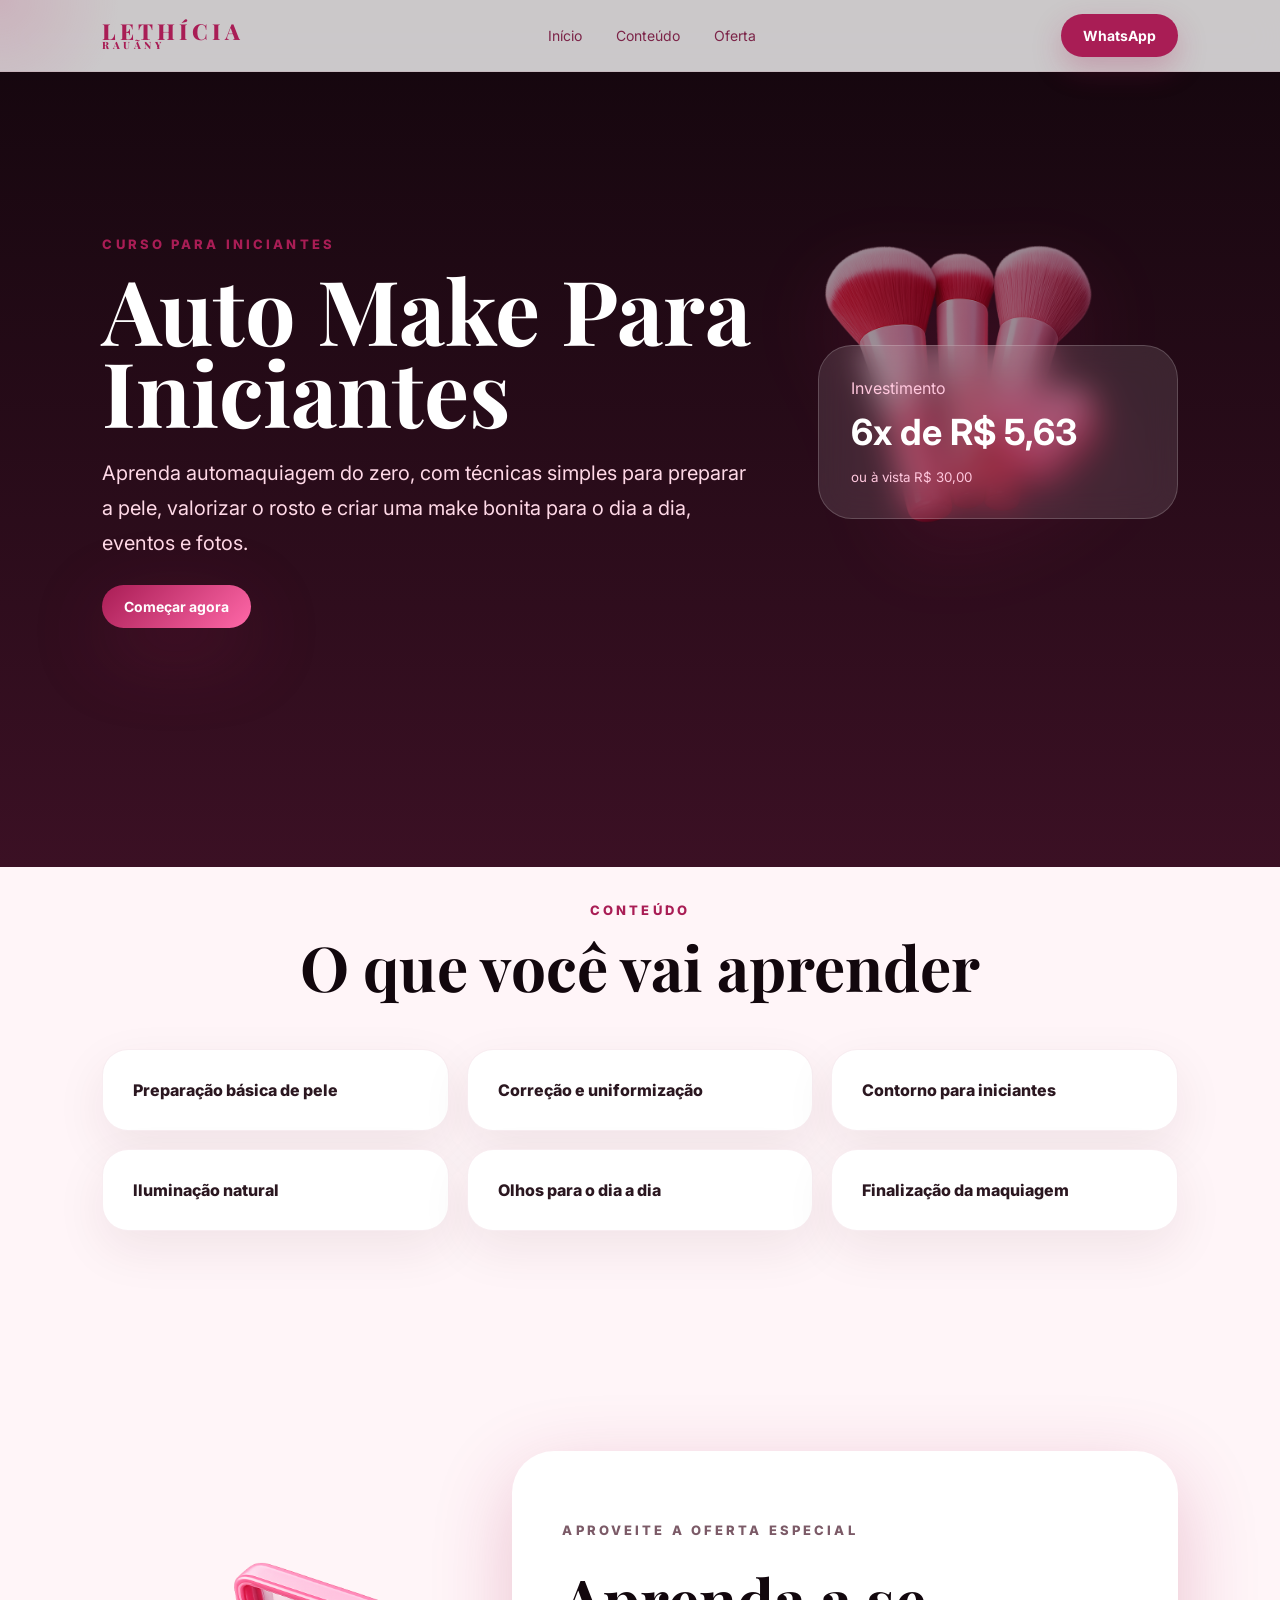
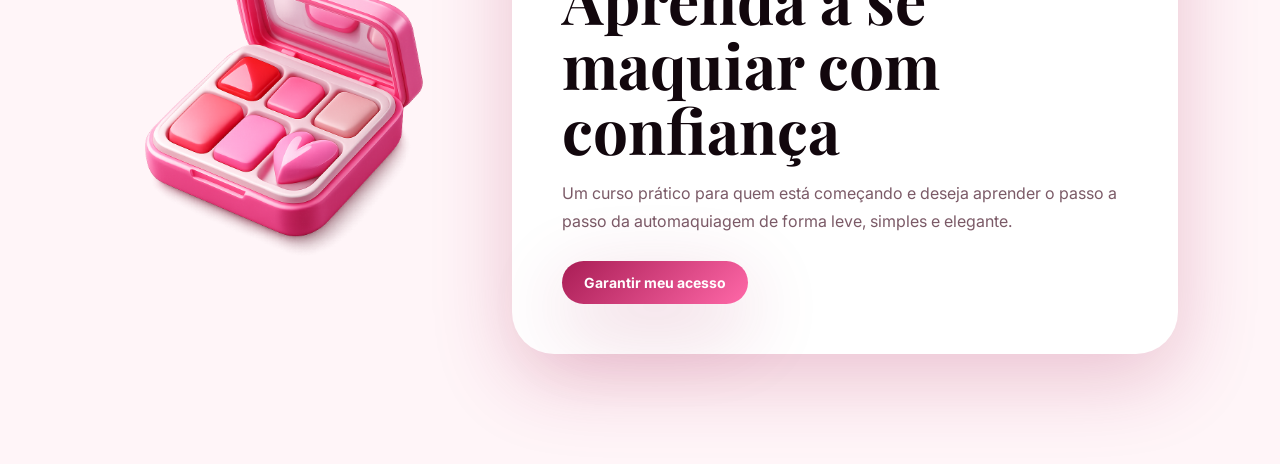
==== curso-iniciante.html @ 559b9c25 "first commit" ====
<!DOCTYPE html>
<html lang="pt-BR">
<head>
  <meta charset="UTF-8" />
  <meta name="viewport" content="width=device-width, initial-scale=1.0" />
  <title>Curso Auto Make Para Iniciantes</title>

  <link rel="preconnect" href="https://fonts.googleapis.com">
  <link rel="preconnect" href="https://fonts.gstatic.com" crossorigin>
  <link href="https://fonts.googleapis.com/css2?family=Inter:wght@400;500;600;700;800&family=Playfair+Display:wght@600;700;800&display=swap" rel="stylesheet">

  <link rel="stylesheet" href="assets/styles.css" />
</head>

<body class="course-page">
  <div class="cursor-glow"></div>

  <nav class="nav">
      <a href="/index.html" class="brand">
        <span>LETHÍCIA</span>
        <small>RAUÃNY</small>
      </a>

      <div class="nav-links">
        <a href="#inicio">Início</a>

        <a href="#conteudo">Conteúdo</a>

        <a href="#oferta">Oferta</a>

        <a
          href="https://wa.me/5500000000000"
          class="mobile-whatsapp"
          target="_blank"
          rel="noopener noreferrer"
        >
          WhatsApp
        </a>
      </div>

      <a
        href="https://wa.me/5500000000000"
        class="nav-cta"
        target="_blank"
        rel="noopener noreferrer"
      >
        WhatsApp
      </a>

      <button class="menu-toggle" type="button" aria-label="Abrir menu">
        <span></span>
        <span></span>
        <span></span>
      </button>
    </nav>


  <main>
    <section class="course-hero" id="inicio">
      <img
        src="assets/paleta-3d.png"
        alt="Paleta de maquiagem"
        class="float-img course-brush"
      />

      <div class="reveal">
        <p class="eyebrow">Curso para iniciantes</p>

        <h1>Auto Make Para Iniciantes</h1>

        <p>
          Aprenda automaquiagem do zero, com técnicas simples para preparar a pele,
          valorizar o rosto e criar uma make bonita para o dia a dia, eventos e fotos.
        </p>

        <a
          href="https://pay.kiwify.com.br/KDjEYp4"
          class="btn primary"
          target="_blank"
        >
          Começar agora
        </a>
      </div>

      <div class="course-price reveal">
        <span>Investimento</span>
        <strong>6x de R$ 5,63</strong>
        <small>ou à vista R$ 30,00</small>
      </div>
    </section>

    <section class="section modules" id="conteudo">
      <div class="section-head reveal">
        <p class="eyebrow">Conteúdo</p>
        <h2>O que você vai aprender</h2>
      </div>

      <div class="module-grid">
        <div class="module reveal">Preparação básica de pele</div>
        <div class="module reveal">Correção e uniformização</div>
        <div class="module reveal">Contorno para iniciantes</div>
        <div class="module reveal">Iluminação natural</div>
        <div class="module reveal">Olhos para o dia a dia</div>
        <div class="module reveal">Finalização da maquiagem</div>
      </div>
    </section>

    <section class="section offer" id="oferta">
      <img
        src="assets/pinceis-3d.png"
        alt="Pincéis de maquiagem"
        class="offer-img reveal"
      />

      <div class="offer-box reveal">
        <p class="eyebrow">Aproveite a Oferta especial</p>

        <h2>Aprenda a se maquiar com confiança</h2>

        <p>
          Um curso prático para quem está começando e deseja aprender o passo a passo
          da automaquiagem de forma leve, simples e elegante.
        </p>

        <a
          href="https://pay.kiwify.com.br/KDjEYp4"
          class="btn primary"
          target="_blank"
        >
          Garantir meu acesso
        </a>
      </div>
    </section>
  </main>

  <script src="assets/script.js"></script>
</body>
</html>
---- assets/styles.css ----
:root {
  --wine: #a91d55;
  --wine-2: #d23b78;
  --pink: #ff68a8;
  --soft: #fff5f8;
  --cream: #fbf2eb;
  --dark: #12070d;
  --text: #2b1720;
  --muted: #7b5a67;
  --glass: rgba(255, 255, 255, 0.72);
  --shadow: 0 24px 80px rgba(169, 29, 85, 0.24);
}
* {
  box-sizing: border-box;
  margin: 0;
  padding: 0;
}

html {
  scroll-behavior: smooth;
}

body {
  font-family: Inter, system-ui, sans-serif;
  color: var(--text);
  background: linear-gradient(180deg, #fff7fa 0%, #fff 45%, #fff4f8 100%);
  overflow-x: hidden;
}
a {
  text-decoration: none;
  color: inherit;
}
img {
  max-width: 100%;
  display: block;
}
.cursor-glow {
  position: fixed;
  inset: auto;
  left: 0;
  top: 0;
  width: 260px;
  height: 260px;
  border-radius: 50%;
  background: radial-gradient(
    circle,
    rgba(255, 104, 168, 0.18),
    transparent 65%
  );
  pointer-events: none;
  z-index: 20;
  transform: translate(-50%, -50%);
  mix-blend-mode: multiply;
}
.topbar {
  text-align: center;
  background: var(--wine);
  color: white;
  font-family:
    Playfair Display,
    serif;
  padding: 10px;
  font-size: 14px;
  letter-spacing: 0.04em;
}
.nav {
  height: 72px;
  padding: 0 8%;
  display: flex;
  align-items: center;
  justify-content: space-between;
  background: rgba(255, 255, 255, 0.78);
  backdrop-filter: blur(16px);
  position: sticky;
  top: 0;
  z-index: 10;
  border-bottom: 1px solid rgba(169, 29, 85, 0.08);
}

.menu-toggle{
  display:none;
  width:46px;
  height:46px;
  border:none;
  border-radius:50%;
  background:var(--wine);
  cursor:pointer;
  align-items:center;
  justify-content:center;
  flex-direction:column;
  gap:5px;
  box-shadow:0 12px 30px rgba(169,29,85,.25);
}

.menu-toggle span{
  width:20px;
  height:2px;
  border-radius:999px;
  background:#fff;
  transition:.35s;
}

.menu-toggle.active span:nth-child(1){
  transform:translateY(7px) rotate(45deg);
}

.menu-toggle.active span:nth-child(2){
  opacity:0;
}

.menu-toggle.active span:nth-child(3){
  transform:translateY(-7px) rotate(-45deg);
}

.mobile-whatsapp {
  display: none;
}

@media (max-width: 900px) {
  .nav {
    position: sticky;
    top: 0;
    overflow: visible;
  }

  .nav-links {
    position: absolute;
    top: 82px;
    left: 5%;
    right: 5%;
    z-index: 999;

    display: flex !important;
    flex-direction: column;
    gap: 14px;

    padding: 18px;
    border-radius: 32px;

    background: linear-gradient(
      180deg,
      rgba(255, 245, 248, 0.96),
      rgba(255, 236, 243, 0.92)
    );

    backdrop-filter: blur(22px);
    border: 1px solid rgba(169, 29, 85, 0.1);

    box-shadow:
      0 25px 80px rgba(169, 29, 85, 0.12),
      inset 0 1px 0 rgba(255, 255, 255, 0.7);

    opacity: 0;
    visibility: hidden;
    pointer-events: none;

    transform: translateY(-12px) scale(0.98);
    transition: 0.35s;
  }

  .nav-links.active {
    opacity: 1;
    visibility: visible;
    pointer-events: auto;
    transform: translateY(0) scale(1);
  }

  .nav-links a {
    position: relative;

    display: flex;
    align-items: center;
    justify-content: center;

    min-height: 72px;
    padding: 0 24px;

    border-radius: 32px;
    background: linear-gradient(
      180deg,
      rgba(255, 245, 248, 0.96),
      rgba(255, 236, 243, 0.92)
    );

    color: #ee4d90;

    font-size: 18px;
    font-weight: 600;

    border: 10px solid linear-gradient(135deg, #a91d55, #d94c8a) !important;

    box-shadow: 0 10px 30px rgba(169, 29, 85, 0.12);

    transition: 0.35s;
  }

  .nav-links a:hover {
    transform: translateY(-2px) scale(1.01);
    background: #fff0f6;
  }

  .nav-links a::before,
  .nav-links a::after {
    display: none;
  }

  .mobile-whatsapp {
    background: linear-gradient(135deg, #a91d55, #d94c8a) !important;
    color: #fff !important;
    border: none !important;
  }

  .nav .nav-cta {
    display: none !important;
  }

  .menu-toggle {
    display: flex;
  }
}

.brand {
  line-height: 0.85;
  color: var(--wine);
  font-family:
    Playfair Display,
    serif;
  font-weight: 800;
  font-size: 22px;
  letter-spacing: 0.18em;
}
.brand small {
  display: block;
  font-size: 10px;
  letter-spacing: 0.35em;
}
.nav-links {
  display: flex;
  gap: 34px;
  font-size: 14px;
  color: #7c2448;
}
.nav-links a {
  position: relative;
}
.nav-links a:after {
  content: "";
  position: absolute;
  left: 0;
  bottom: -8px;
  width: 0;
  height: 2px;
  background: var(--wine);
  transition: 0.3s;
}
.nav-links a:hover:after {
  width: 100%;
}
.nav-cta,
.btn {
  border-radius: 999px;
  padding: 13px 22px;
  font-weight: 700;
  font-size: 14px;
  display: inline-flex;
  align-items: center;
  justify-content: center;
  transition: 0.35s;
}
.nav-cta {
  background: var(--wine);
  color: #fff;
  box-shadow: 0 12px 30px rgba(169, 29, 85, 0.25);
}
.btn.primary {
  background: linear-gradient(135deg, var(--wine), var(--pink));
  color: #fff;
  box-shadow: var(--shadow);
}
.btn.secondary {
  border: 1px solid rgba(169, 29, 85, 0.25);
  color: var(--wine);
  background: rgba(255, 255, 255, 0.56);
}
.btn:hover,
.nav-cta:hover {
  transform: translateY(-3px) scale(1.02);
}
.hero {
  min-height: 760px;
  position: relative;
  display: grid;
  grid-template-columns: 1fr 0.8fr;
  align-items: center;
  padding: 80px 8%;
  overflow: hidden;
}
.hero-bg {
  position: absolute;
  inset: 0;
  background:
    radial-gradient(
      circle at 75% 35%,
      rgba(255, 104, 168, 0.38),
      transparent 30%
    ),
    linear-gradient(135deg, #fff 0%, #fff0f5 55%, #f7d5e3 100%);
  z-index: -2;
}
.hero:after {
  content: "BEAUTY";
  position: absolute;
  right: -20px;
  bottom: 25px;
  font-size: 16vw;
  font-weight: 900;
  color: rgba(169, 29, 85, 0.05);
  z-index: -1;
}
.eyebrow {
  text-transform: uppercase;
  color: var(--wine);
  font-size: 13px;
  font-weight: 800;
  letter-spacing: 0.24em;
  margin-bottom: 16px;
}
.hero h1,
.section h2,
.course-hero h1 {
  font-family:
    Playfair Display,
    serif;
  font-size: clamp(46px, 7vw, 92px);
  line-height: 0.92;
  color: var(--dark);
  max-width: 790px;
}
.hero-text {
  max-width: 610px;
  margin: 28px 0;
  color: var(--muted);
  font-size: 19px;
  line-height: 1.75;
}
.hero-actions {
  display: flex;
  gap: 14px;
  flex-wrap: wrap;
}
.hero-stats {
  display: flex;
  gap: 24px;
  margin-top: 38px;
  flex-wrap: wrap;
}
.hero-stats span {
  padding: 15px 20px;
  border-radius: 24px;
  background: var(--glass);
  box-shadow: 0 10px 40px rgba(95, 31, 55, 0.08);
  color: var(--muted);
}
.hero-stats strong {
  display: block;
  color: var(--wine);
  font-size: 22px;
}
.float-img {
  position: absolute;
  filter: drop-shadow(0 28px 40px rgba(169, 29, 85, 0.28));
  animation: float 5s ease-in-out infinite;
}
.brushes {
  right: 6%;
  bottom: 70px;
  width: min(40vw, 520px);
}
.palette {
  right: 35%;
  top: 95px;
  width: 210px;
  animation-delay: 1s;
}
.hero-card {
  justify-self: end;
  width: min(380px, 100%);
  padding: 18px;
  border-radius: 36px;
  background: rgba(255, 255, 255, 0.44);
  border: 1px solid rgba(255, 255, 255, 0.8);
  box-shadow: var(--shadow);
  backdrop-filter: blur(18px);
}
.model-card {
  min-height: 500px;
  border-radius: 28px;
  background: linear-gradient(160deg, #b51e5b, #f082b6);
  display: flex;
  align-items: flex-end;
  padding: 28px;
  color: #fff;
  position: relative;
  overflow: hidden;
}
.model-card:before {
  content: "";
  position: absolute;
  inset: 10% 9% auto auto;
  width: 210px;
  height: 210px;
  border-radius: 50%;
  background: radial-gradient(circle, #ffd8e8, transparent 65%);
  opacity: 0.7;
}
.face-placeholder {
  position: absolute;
  inset: 60px 35px 115px;
  border-radius: 160px 160px 36px 36px;
  background: linear-gradient(
    150deg,
    #ffe3d0,
    #d98b7f 55%,
    #4d101c 56%,
    #17050c
  );
  box-shadow: inset 0 0 50px rgba(255, 255, 255, 0.2);
}
.model-card div:last-child {
  position: relative;
  z-index: 1;
}
.model-card span {
  font-size: 12px;
  text-transform: uppercase;
  letter-spacing: 0.2em;
}
.model-card strong {
  display: block;
  font-size: 22px;
  max-width: 260px;
  margin-top: 8px;
}
.section {
  padding: 110px 8%;
}
.section-head {
  text-align: center;
  max-width: 760px;
  margin: 0 auto 50px;
}
.section h2 {
  font-size: clamp(34px, 5vw, 62px);
  line-height: 1.05;
}
.section-head p:last-child {
  margin-top: 16px;
  color: var(--muted);
  line-height: 1.6;
}
.course-grid {
  display: grid;
  grid-template-columns: repeat(2, minmax(320px, 430px));
  justify-content: center;
  gap: 32px;
}
.course-card {
  min-height: 340px;
  border-radius: 34px;
  padding: 34px;
  background: rgba(255, 255, 255, 0.78);
  box-shadow: 0 20px 60px rgba(80, 20, 44, 0.09);
  border: 1px solid rgba(169, 29, 85, 0.08);
  position: relative;
  overflow: hidden;
  transition: 0.35s;
}
.course-card:hover {
  transform: translateY(-10px);
  box-shadow: var(--shadow);
}

.course-card.reveal:hover {
  transform: translateY(-10px);
  box-shadow: var(--shadow);
}

.course-card.featured,
.course-card.featured:hover {
  background: linear-gradient(145deg, #a91d55, #e85b99) !important;
  color: #fff;
  transform: translateY(-10px);
  box-shadow: var(--shadow);
}

.course-card img {
  position: absolute;
  right: -50px;
  top: -70px;
  width: 250px;
  opacity: 0.9;
}
.tag {
  display: inline-flex;
  padding: 8px 13px;
  border-radius: 999px;
  background: #fff0f6;
  color: var(--wine);
  font-size: 12px;
  font-weight: 800;
  margin-bottom: 70px;
}
.featured .tag {
  background: rgba(255, 255, 255, 0.2);
  color: #fff;
}
.course-card h3 {
  font-size: 27px;
  margin-bottom: 16px;
}
.course-card p {
  line-height: 1.65;
  color: var(--muted);
}
.featured p {
  color: #ffe6ef;
}
.course-card a {
  display: inline-flex;
  margin-top: 26px;
  font-weight: 800;
  color: var(--wine);
  text-decoration: underline;
}
.featured a {
  color: #fff;
  text-decoration: underline;
}
.split {
  display: grid;
  grid-template-columns: 0.85fr 1fr;
  gap: 70px;
  align-items: center;
  background: var(--dark);
  color: #fff;
}
.split-img {
  border-radius: 50px;
  background: radial-gradient(
    circle,
    rgba(255, 104, 168, 0.35),
    transparent 58%
  );
  padding: 30px;
}
.split-content h2 {
  color: #fff;
}
.split-content p,
.split-content li {
  color: #f3c9d7;
  line-height: 1.8;
}
.split-content ul {
  margin-top: 24px;
  list-style: none;
}
.split-content li {
  padding: 12px 0;
  border-bottom: 1px solid rgba(255, 255, 255, 0.1);
}
.gallery {
  display: grid;
  grid-template-columns: repeat(4, 1fr);
  gap: 18px;
}
.gallery-card {
  height: 300px;
  border-radius: 34px;
  background: linear-gradient(145deg, #f3c7d8, #a91d55);
  display: flex;
  align-items: flex-end;
  padding: 24px;
  color: #fff;
  font-weight: 800;
  font-size: 22px;
  box-shadow: var(--shadow);
  transition: 0.35s;
}
.gallery-card:nth-child(even) {
  margin-top: 42px;
}
.gallery-card:hover {
  transform: scale(1.03);
}
.testimonial-row {
  display: grid;
  grid-template-columns: repeat(3, 1fr);
  gap: 22px;
}
.testimonial {
  background: #fff;
  border-radius: 30px;
  padding: 30px;
  box-shadow: 0 18px 45px rgba(80, 20, 44, 0.08);
}
.testimonial strong {
  color: var(--wine);
}
.testimonial p {
  margin: 18px 0;
  line-height: 1.7;
  color: var(--muted);
}
.testimonial span {
  font-weight: 800;
}
.final-cta {
  margin: 40px 8% 110px;
  border-radius: 46px;
  padding: 58px;
  display: grid;
  grid-template-columns: 260px 1fr;
  align-items: center;
  gap: 40px;
  background: linear-gradient(135deg, #a91d55, #ef6ba6);
  color: #fff;
  box-shadow: var(--shadow);
  overflow: hidden;
}
.final-cta h2 {
  font-family:
    Playfair Display,
    serif;
  font-size: 52px;
  line-height: 1;
}
.final-cta .eyebrow {
  color: #ffdce9;
}
.final-cta .btn {
  margin-top: 28px;
  background: #fff;
  color: var(--wine);
}
/* FOOTER PREMIUM */

.footer {
  position: relative;
  overflow: hidden;
  padding: 90px 5% 40px;
  background: linear-gradient(180deg, #7c1441 0%, #4e0b28 100%);
  color: #fff;
}

.footer-glow {
  position: absolute;
  width: 500px;
  height: 500px;
  border-radius: 50%;
  background: radial-gradient(
    circle,
    rgba(255, 104, 168, 0.25),
    transparent 70%
  );
  top: -200px;
  right: -150px;
  pointer-events: none;
}

.footer-top {
  position: relative;
  z-index: 1;
  display: grid;
  grid-template-columns:
    1.5fr
    1fr
    1fr
    1.3fr;
  gap: 50px;
}

.footer-brand h2 {
  font-family:
    Playfair Display,
    serif;
  font-size: 42px;
  margin-bottom: 18px;
}

.footer-brand p {
  color: #ffdce8;
  line-height: 1.8;
  max-width: 420px;
}

.footer-socials {
  display: flex;
  flex-wrap: wrap;
  gap: 14px;
  margin-top: 28px;
}

.footer-socials a {
  padding: 12px 18px;
  border-radius: 999px;
  background: rgba(255, 255, 255, 0.08);
  border: 1px solid rgba(255, 255, 255, 0.1);
  backdrop-filter: blur(12px);
  transition: 0.35s;
}

.footer-socials a:hover {
  background: #fff;
  color: var(--wine);
  transform: translateY(-3px);
}

.footer-links {
  display: flex;
  flex-direction: column;
  gap: 14px;
}

.footer-links h3,
.footer-newsletter h3 {
  margin-bottom: 12px;
  font-size: 20px;
}

.footer-links a {
  color: #ffdce8;
  transition: 0.3s;
}

.footer-links a:hover {
  color: #fff;
  transform: translateX(4px);
}

.footer-newsletter p {
  color: #ffdce8;
  line-height: 1.7;
  margin-bottom: 22px;
}

.newsletter-form {
  display: flex;
  flex-direction: column;
  gap: 14px;
}

.newsletter-form input {
  height: 56px;
  border: none;
  outline: none;
  border-radius: 18px;
  padding: 0 20px;
  background: rgba(255, 255, 255, 0.1);
  color: #fff;
  backdrop-filter: blur(12px);
}

.newsletter-form input::placeholder {
  color: #ffdce8;
}

.newsletter-form button {
  height: 56px;
  border: none;
  border-radius: 18px;
  background: #fff;
  color: var(--wine);
  font-weight: 800;
  cursor: pointer;
  transition: 0.35s;
}

.newsletter-form button:hover {
  transform: translateY(-3px);
}

.footer-bottom{
  position:relative;
  z-index:1;

  margin-top:70px;
  padding-top:30px;

  border-top:1px solid rgba(255,255,255,.12);

  display:flex;
  align-items:center;
  justify-content:space-between;
  gap:20px;

  flex-wrap:wrap;
}

.footer-bottom p{
  color:#ffdce8;

  display:flex;
  align-items: center;
  gap:14px;

  font-size:15px;
  line-height:1;

  flex-wrap:nowrap;
}

.footer-bottom .brand{
  display:flex;
  align-items:end;
  gap:10px;

  color:#fff;

  font-family:Playfair Display,serif;
  font-weight:800;

  font-size:28px;
  letter-spacing:.12em;

  transition:.35s;

  line-height:1;
}

.footer-bottom .brand small{
  font-size:14px;
  letter-spacing:.28em;
  opacity:.9;
}

.footer-bottom .brand:hover{
  transform:translateY(-2px);
  opacity:.9;
}

.footer-bottom a{
  color:#fff;
  font-weight:800;
  position:relative;
}

.footer-bottom a::after{
  display:none;
}

@media(max-width:900px){

  .footer-bottom{
    flex-direction:column;
    text-align:center;
  }

  .footer-bottom p{
    justify-content:center;
    flex-wrap:wrap;
  }

}

/* RESPONSIVO */

@media (max-width: 900px) {
  .footer {
    padding: 70px 5% 40px;
  }

  .footer-top {
    grid-template-columns: 1fr;
    gap: 40px;
  }

  .footer-brand h2 {
    font-size: 34px;
  }

  .footer-bottom {
    flex-direction: column;
    text-align: center;
  }
}
.course-page {
  background: linear-gradient(180deg, #13060d 0%, #3b1024 42%, #fff5f8 42%);
}
.course-hero {
  min-height: 720px;
  color: #fff;
  display: grid;
  grid-template-columns: 1fr 360px;
  gap: 60px;
  align-items: center;
  padding: 90px 8%;
  position: relative;
  overflow: hidden;
}
.course-hero h1 {
  color: #fff;
}
.course-hero p:not(.eyebrow) {
  font-size: 20px;
  line-height: 1.75;
  max-width: 690px;
  color: #ffd9e7;
  margin: 24px 0;
}
.course-brush {
  right: 7%;
  top: 110px;
  width: 420px;
  opacity: 0.55;
}
.course-price {
  border-radius: 34px;
  background: rgba(255, 255, 255, 0.11);
  border: 1px solid rgba(255, 255, 255, 0.18);
  padding: 32px;
  backdrop-filter: blur(16px);
  position: relative;
  z-index: 1;
}
.course-price span,
.course-price small {
  color: #ffc7dd;
}
.course-price strong {
  display: block;
  font-size: 36px;
  margin: 12px 0;
}
.module-grid {
  display: grid;
  grid-template-columns: repeat(3, 1fr);
  gap: 18px;
}
.module {
  background: #fff;
  border-radius: 26px;
  padding: 30px;
  font-weight: 800;
  box-shadow: 0 18px 50px rgba(80, 20, 44, 0.08);
  border: 1px solid rgba(169, 29, 85, 0.08);
}
.offer {
  display: grid;
  grid-template-columns: 360px 1fr;
  gap: 50px;
  align-items: center;
}
.offer-box {
  background: #fff;
  border-radius: 42px;
  padding: 50px;
  box-shadow: var(--shadow);
}
.offer-box p {
  color: var(--muted);
  line-height: 1.7;
  margin: 18px 0 26px;
}
@keyframes float {
  0%,
  100% {
    transform: translateY(0) rotate(-2deg);
  }
  50% {
    transform: translateY(-18px) rotate(2deg);
  }
}
.reveal {
  opacity: 0;
  transform: translateY(36px);
  transition: 1s cubic-bezier(0.2, 0.8, 0.2, 1);
}
.reveal.active {
  opacity: 1;
  transform: translateY(0);
}
@media (max-width: 900px) {
  .nav {
    padding: 0 5%;
  }
  .nav-links {
    display: none;
  }
  .hero,
  .course-hero,
  .split,
  .final-cta,
  .offer {
    grid-template-columns: 1fr;
  }
  .hero {
    padding: 70px 5%;
    min-height: auto;
  }
  .hero-card {
    justify-self: stretch;
  }
  .brushes {
    position: relative;
    right: auto;
    bottom: auto;
    width: 90%;
    margin: 20px auto;
  }
  .palette {
    top: 80px;
    right: 5%;
    width: 120px;
  }
  .course-grid,
  .testimonial-row,
  .module-grid,
  .gallery {
    grid-template-columns: 1fr;
  }
  .gallery-card:nth-child(even) {
    margin-top: 0;
  }
  .section {
    padding: 70px 5%;
  }
  .final-cta {
    margin: 20px 5% 70px;
    padding: 34px;
    grid-template-columns: 1fr;
  }
  .final-cta h2 {
    font-size: 36px;
  }
  .course-hero {
    padding: 70px 5%;
  }
  .course-brush {
    position: relative;
    right: auto;
    top: auto;
    width: 90%;
    opacity: 1;
  }
  .offer {
    padding-top: 40px;
  }
  .topbar {
    font-size: 12px;
  }
  .cursor-glow {
    display: none;
  }
}
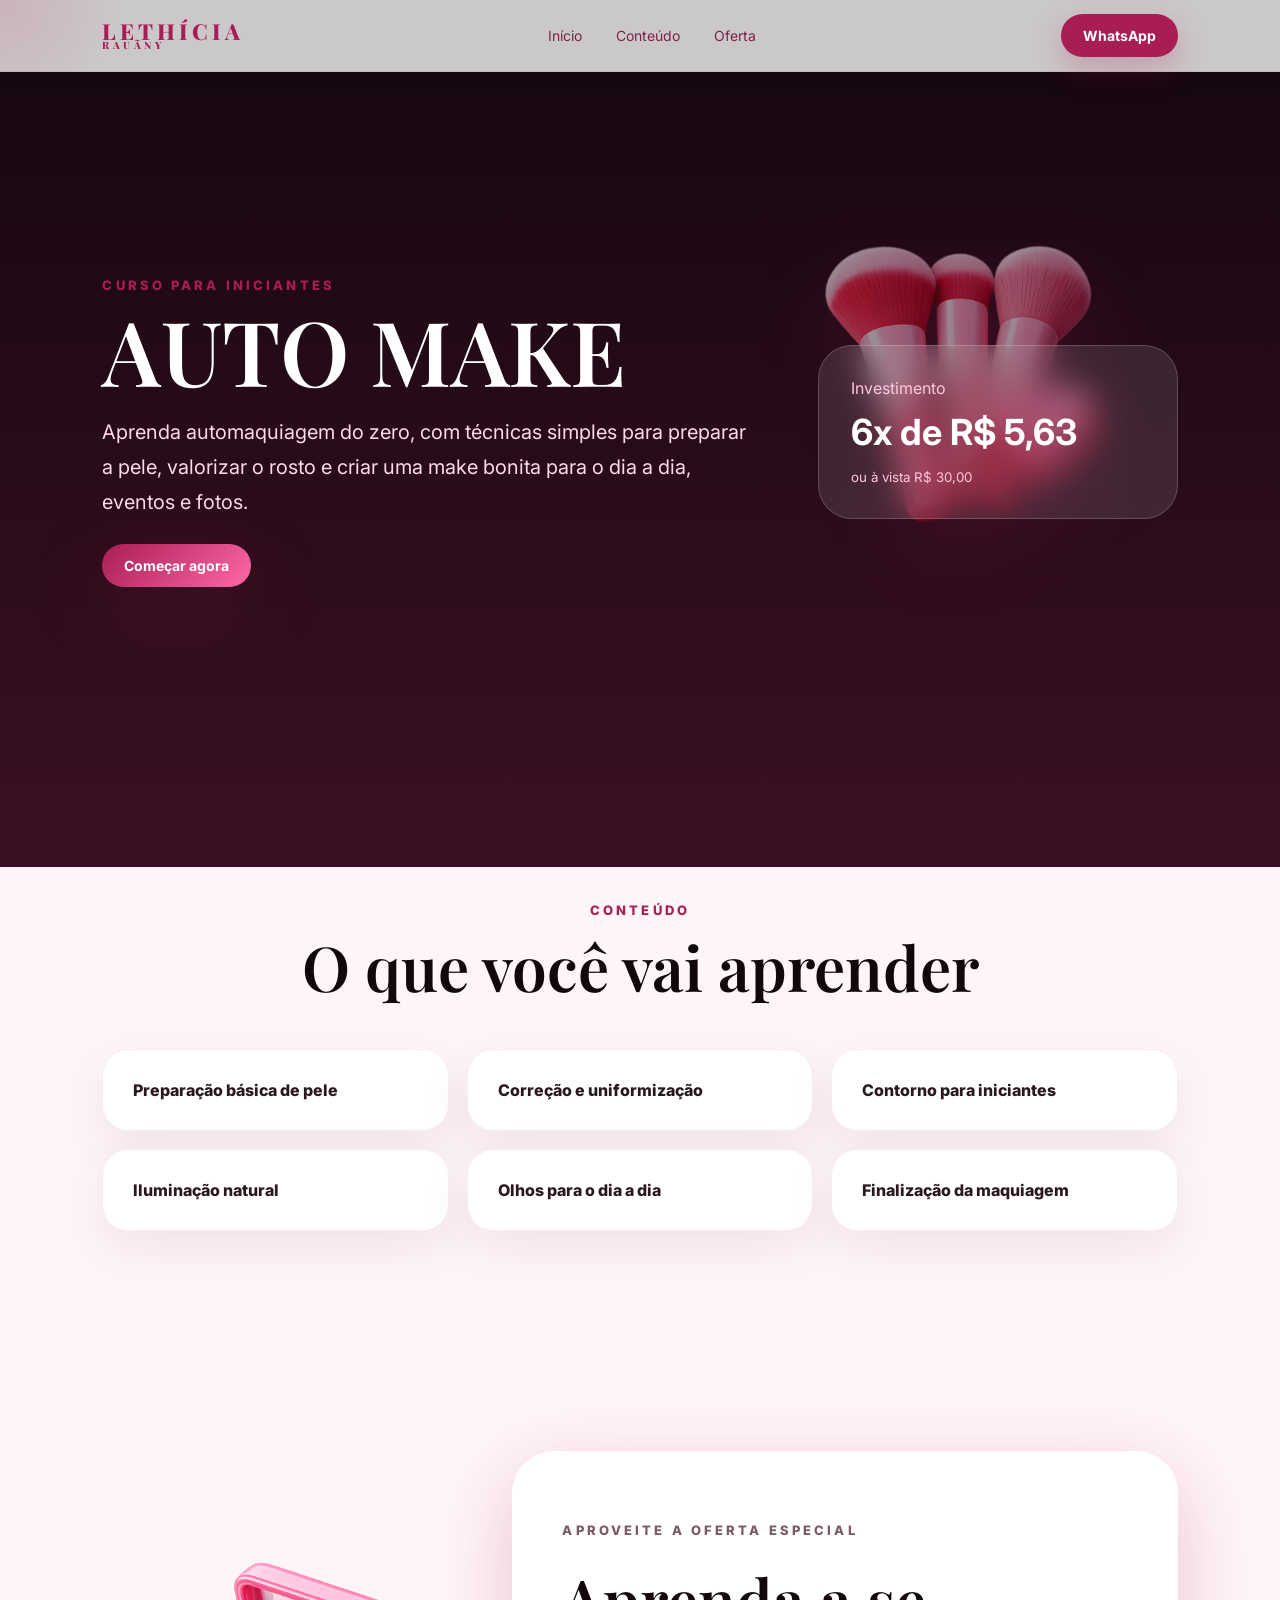
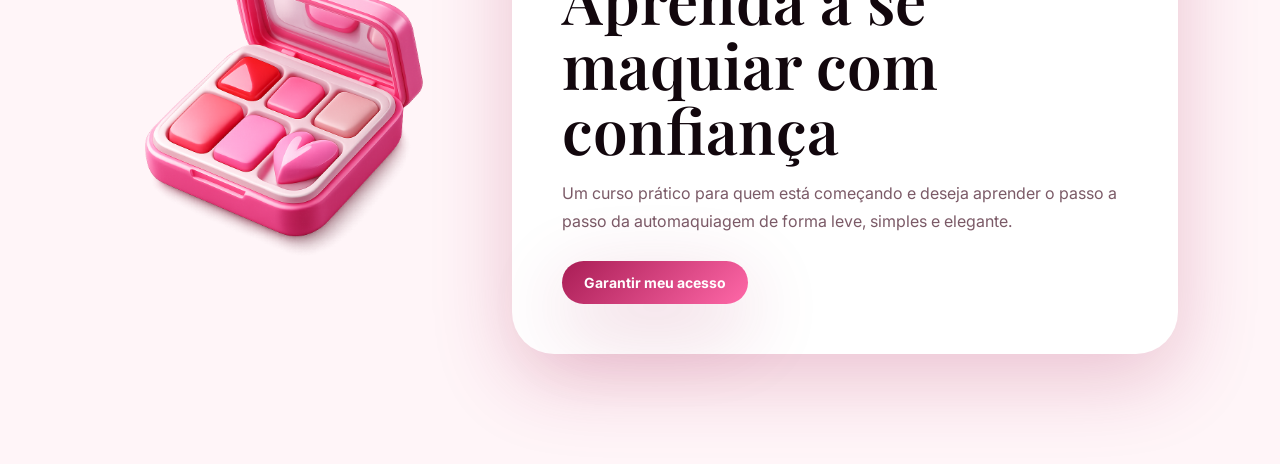
==== commit f79a3f70: "Upload File / Images" ====
--- a/curso-iniciante.html
+++ b/curso-iniciante.html
@@ -66,7 +66,7 @@
       <div class="reveal">
         <p class="eyebrow">Curso para iniciantes</p>
 
-        <h1>Auto Make Para Iniciantes</h1>
+        <h1>AUTO MAKE</h1>
 
         <p>
           Aprenda automaquiagem do zero, com técnicas simples para preparar a pele,
--- a/assets/styles.css
+++ b/assets/styles.css
@@ -331,6 +331,7 @@
   font-family:
     Playfair Display,
     serif;
+    font-weight: 600;
   font-size: clamp(46px, 7vw, 92px);
   line-height: 0.92;
   color: var(--dark);
@@ -578,15 +579,45 @@
   height: 300px;
   border-radius: 34px;
   background: linear-gradient(145deg, #f3c7d8, #a91d55);
+
   display: flex;
-  align-items: flex-end;
-  padding: 24px;
+  flex-direction: column;
+  justify-content: space-between;
+  align-items: stretch;
+  padding: 16px;
+  box-shadow: var(--shadow);
+  transition: 0.35s;
+}
+
+.gallery-image {
+  width: 100%;
+  flex: 1;
+
+  padding: 10px;
+
+  border-radius: 26px;
+  background: var(--soft);
+
+  overflow: hidden;
+}
+
+.gallery-image img {
+  width: 100%;
+  height: 100%;
+
+  object-fit: cover;
+  object-position: center 10%;
+  border-radius: 18px;
+}
+
+.gallery-card span {
+  margin-top: 18px;
+  padding-left: 8px;
   color: #fff;
   font-weight: 800;
   font-size: 22px;
-  box-shadow: var(--shadow);
-  transition: 0.35s;
-}
+}
+
 .gallery-card:nth-child(even) {
   margin-top: 42px;
 }
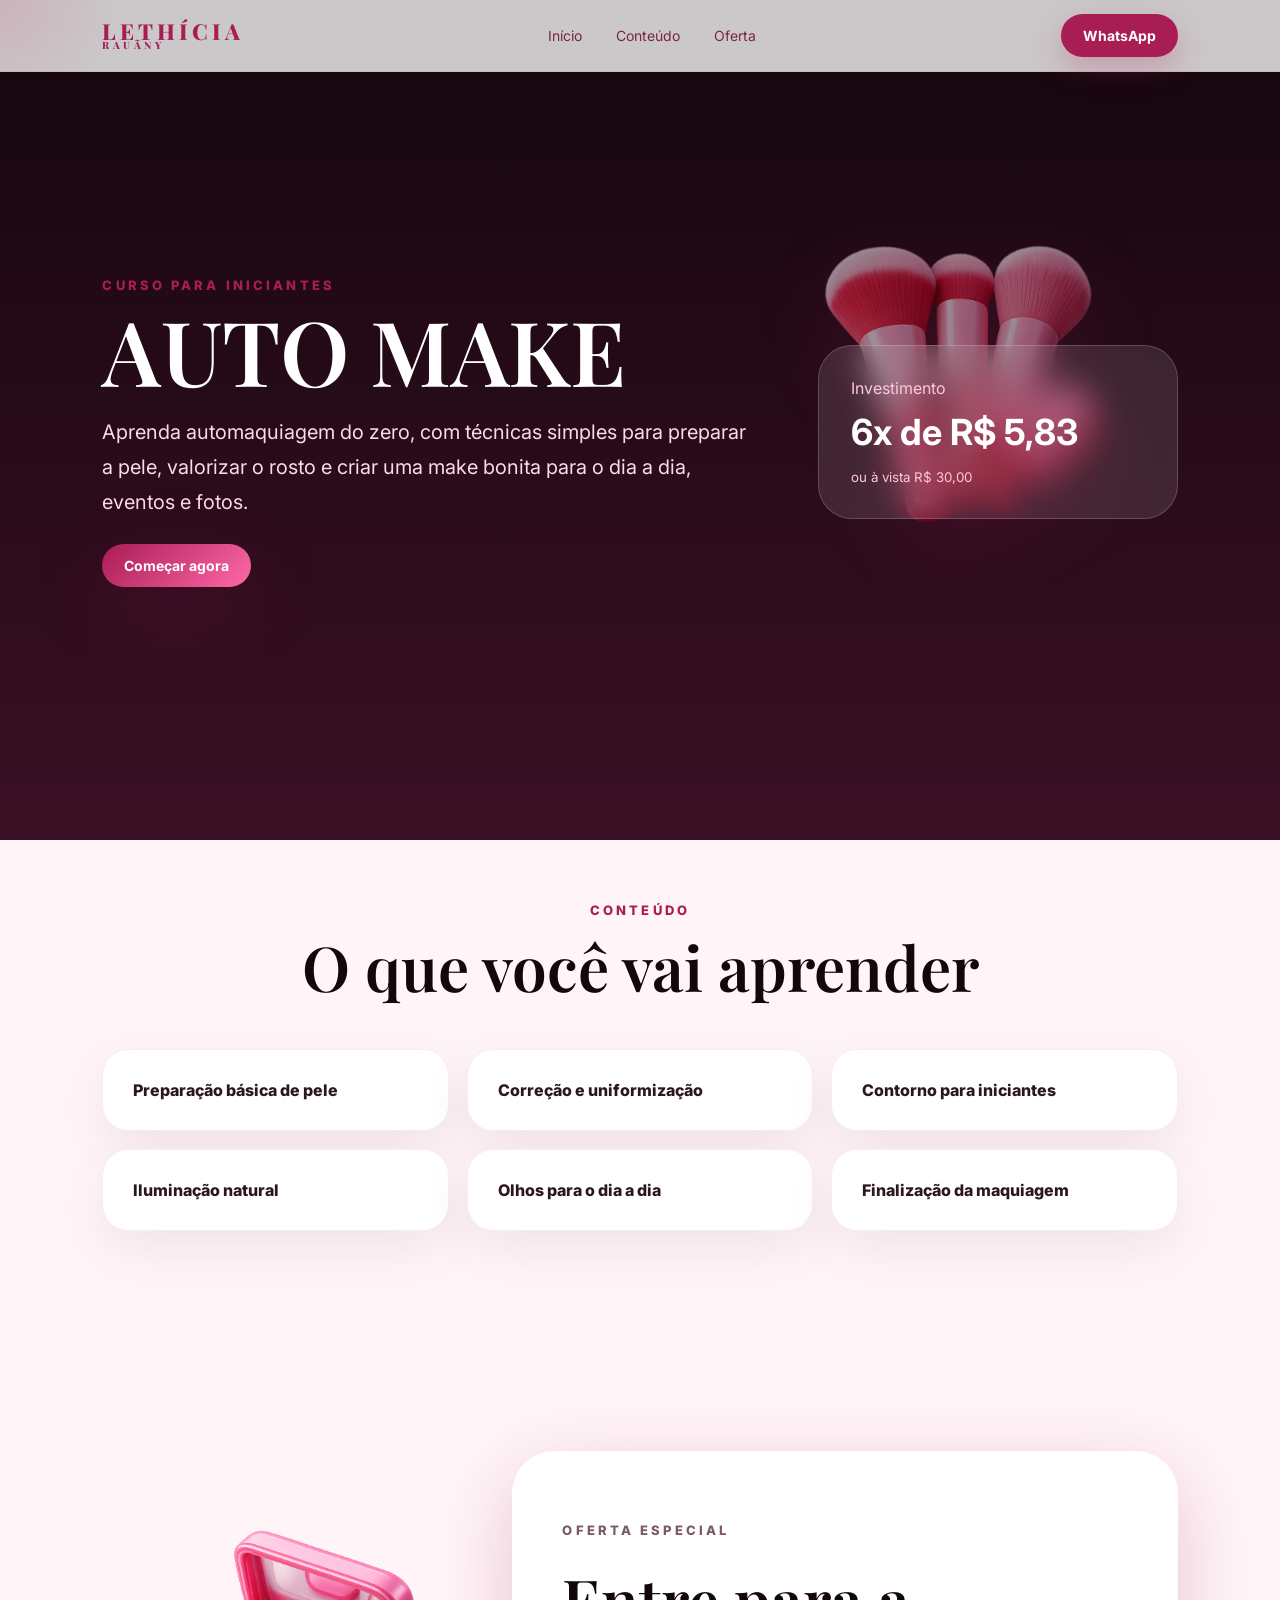
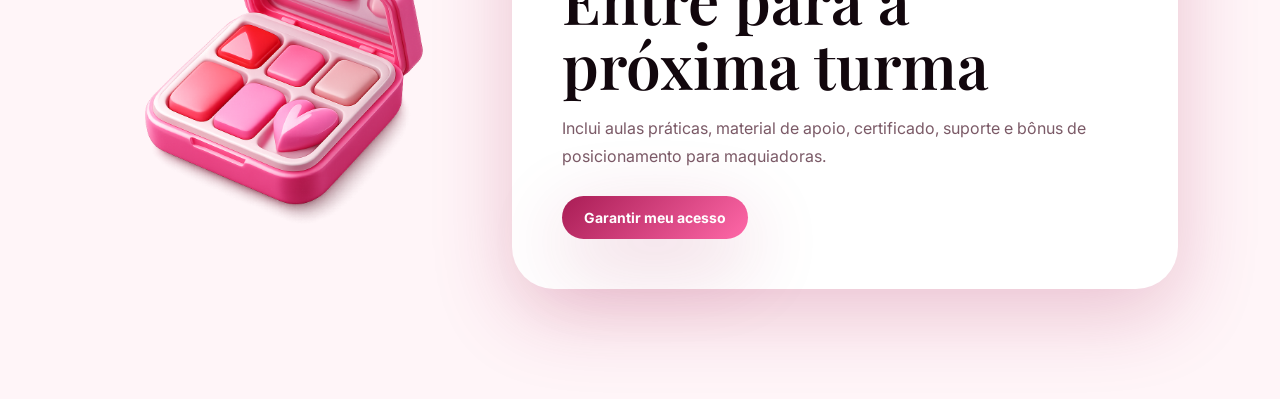
==== commit fc3c5dc5: "Upload Files @media" ====
--- a/curso-iniciante.html
+++ b/curso-iniciante.html
@@ -1,21 +1,20 @@
-<!DOCTYPE html>
+<!doctype html>
 <html lang="pt-BR">
-<head>
-  <meta charset="UTF-8" />
-  <meta name="viewport" content="width=device-width, initial-scale=1.0" />
-  <title>Curso Auto Make Para Iniciantes</title>
-
-  <link rel="preconnect" href="https://fonts.googleapis.com">
-  <link rel="preconnect" href="https://fonts.gstatic.com" crossorigin>
-  <link href="https://fonts.googleapis.com/css2?family=Inter:wght@400;500;600;700;800&family=Playfair+Display:wght@600;700;800&display=swap" rel="stylesheet">
-
-  <link rel="stylesheet" href="assets/styles.css" />
-</head>
-
-<body class="course-page">
-  <div class="cursor-glow"></div>
-
-  <nav class="nav">
+  <head>
+    <meta charset="UTF-8" />
+    <meta name="viewport" content="width=device-width, initial-scale=1.0" />
+    <title>Curso Makeup Artist Pro</title>
+    <link rel="preconnect" href="https://fonts.googleapis.com" />
+    <link rel="preconnect" href="https://fonts.gstatic.com" crossorigin />
+    <link
+      href="https://fonts.googleapis.com/css2?family=Inter:wght@400;500;600;700;800&family=Playfair+Display:wght@600;700;800&display=swap"
+      rel="stylesheet"
+    />
+    <link rel="stylesheet" href="assets/styles.css" />
+  </head>
+  <body class="course-page">
+    <div class="cursor-glow"></div>
+    <nav class="nav">
       <a href="/index.html" class="brand">
         <span>LETHÍCIA</span>
         <small>RAUÃNY</small>
@@ -54,85 +53,67 @@
       </button>
     </nav>
 
+    <main>
+      <section class="course-hero" id="inicio">
+        <img
+          src="assets/paleta-3d.png"
+          alt="Paleta de maquiagem"
+          class="float-img course-brush"
+        />
+        <div class="reveal">
+          <p class="eyebrow">Curso Para Iniciantes</p>
+          <h1>AUTO MAKE</h1>
+          <p>
+            Aprenda automaquiagem do zero, com técnicas simples para preparar a
+            pele, valorizar o rosto e criar uma make bonita para o dia a dia,
+            eventos e fotos.
+          </p>
+          <a href="https://pay.kiwify.com.br/KDjEYp4" class="btn primary"
+            >Começar agora</a
+          >
+        </div>
+        <div class="course-price reveal">
+          <span>Investimento</span>
+          <strong>6x de R$ 5,83</strong>
+          <small>ou à vista R$ 30,00</small>
+        </div>
+      </section>
 
-  <main>
-    <section class="course-hero" id="inicio">
-      <img
-        src="assets/paleta-3d.png"
-        alt="Paleta de maquiagem"
-        class="float-img course-brush"
-      />
+      <section class="section modules" id="conteudo">
+        <div class="section-head reveal">
+          <p class="eyebrow">Conteúdo</p>
+          <h2>O que você vai aprender</h2>
+        </div>
+        <div class="module-grid">
+          <div class="module reveal">Preparação básica de pele</div>
+          <div class="module reveal">Correção e uniformização</div>
+          <div class="module reveal">Contorno para iniciantes</div>
+          <div class="module reveal">Iluminação natural</div>
+          <div class="module reveal">Olhos para o dia a dia</div>
+          <div class="module reveal">Finalização da maquiagem</div>
+        </div>
+      </section>
 
-      <div class="reveal">
-        <p class="eyebrow">Curso para iniciantes</p>
+      <section class="section offer" id="oferta">
+        <img
+          src="assets/pinceis-3d.png"
+          alt="Pincéis de maquiagem"
+          class="offer-img reveal"
+        />
+        <div class="offer-box reveal">
+          <p class="eyebrow">Oferta especial</p>
+          <h2>Entre para a próxima turma</h2>
+          <p>
+            Inclui aulas práticas, material de apoio, certificado, suporte e
+            bônus de posicionamento para maquiadoras.
+          </p>
+          <a href="https://pay.kiwify.com.br/QSgHC4P" class="btn primary"
+            >Garantir meu acesso</a
+          >
+        </div>
+      </section>
+    </main>
 
-        <h1>AUTO MAKE</h1>
-
-        <p>
-          Aprenda automaquiagem do zero, com técnicas simples para preparar a pele,
-          valorizar o rosto e criar uma make bonita para o dia a dia, eventos e fotos.
-        </p>
-
-        <a
-          href="https://pay.kiwify.com.br/KDjEYp4"
-          class="btn primary"
-          target="_blank"
-        >
-          Começar agora
-        </a>
-      </div>
-
-      <div class="course-price reveal">
-        <span>Investimento</span>
-        <strong>6x de R$ 5,63</strong>
-        <small>ou à vista R$ 30,00</small>
-      </div>
-    </section>
-
-    <section class="section modules" id="conteudo">
-      <div class="section-head reveal">
-        <p class="eyebrow">Conteúdo</p>
-        <h2>O que você vai aprender</h2>
-      </div>
-
-      <div class="module-grid">
-        <div class="module reveal">Preparação básica de pele</div>
-        <div class="module reveal">Correção e uniformização</div>
-        <div class="module reveal">Contorno para iniciantes</div>
-        <div class="module reveal">Iluminação natural</div>
-        <div class="module reveal">Olhos para o dia a dia</div>
-        <div class="module reveal">Finalização da maquiagem</div>
-      </div>
-    </section>
-
-    <section class="section offer" id="oferta">
-      <img
-        src="assets/pinceis-3d.png"
-        alt="Pincéis de maquiagem"
-        class="offer-img reveal"
-      />
-
-      <div class="offer-box reveal">
-        <p class="eyebrow">Aproveite a Oferta especial</p>
-
-        <h2>Aprenda a se maquiar com confiança</h2>
-
-        <p>
-          Um curso prático para quem está começando e deseja aprender o passo a passo
-          da automaquiagem de forma leve, simples e elegante.
-        </p>
-
-        <a
-          href="https://pay.kiwify.com.br/KDjEYp4"
-          class="btn primary"
-          target="_blank"
-        >
-          Garantir meu acesso
-        </a>
-      </div>
-    </section>
-  </main>
-
-  <script src="assets/script.js"></script>
-</body>
-</html>+    <script src="assets/script.js"></script>
+  </body>
+</html>
--- a/assets/styles.css
+++ b/assets/styles.css
@@ -116,109 +116,6 @@
   display: none;
 }
 
-@media (max-width: 900px) {
-  .nav {
-    position: sticky;
-    top: 0;
-    overflow: visible;
-  }
-
-  .nav-links {
-    position: absolute;
-    top: 82px;
-    left: 5%;
-    right: 5%;
-    z-index: 999;
-
-    display: flex !important;
-    flex-direction: column;
-    gap: 14px;
-
-    padding: 18px;
-    border-radius: 32px;
-
-    background: linear-gradient(
-      180deg,
-      rgba(255, 245, 248, 0.96),
-      rgba(255, 236, 243, 0.92)
-    );
-
-    backdrop-filter: blur(22px);
-    border: 1px solid rgba(169, 29, 85, 0.1);
-
-    box-shadow:
-      0 25px 80px rgba(169, 29, 85, 0.12),
-      inset 0 1px 0 rgba(255, 255, 255, 0.7);
-
-    opacity: 0;
-    visibility: hidden;
-    pointer-events: none;
-
-    transform: translateY(-12px) scale(0.98);
-    transition: 0.35s;
-  }
-
-  .nav-links.active {
-    opacity: 1;
-    visibility: visible;
-    pointer-events: auto;
-    transform: translateY(0) scale(1);
-  }
-
-  .nav-links a {
-    position: relative;
-
-    display: flex;
-    align-items: center;
-    justify-content: center;
-
-    min-height: 72px;
-    padding: 0 24px;
-
-    border-radius: 32px;
-    background: linear-gradient(
-      180deg,
-      rgba(255, 245, 248, 0.96),
-      rgba(255, 236, 243, 0.92)
-    );
-
-    color: #ee4d90;
-
-    font-size: 18px;
-    font-weight: 600;
-
-    border: 10px solid linear-gradient(135deg, #a91d55, #d94c8a) !important;
-
-    box-shadow: 0 10px 30px rgba(169, 29, 85, 0.12);
-
-    transition: 0.35s;
-  }
-
-  .nav-links a:hover {
-    transform: translateY(-2px) scale(1.01);
-    background: #fff0f6;
-  }
-
-  .nav-links a::before,
-  .nav-links a::after {
-    display: none;
-  }
-
-  .mobile-whatsapp {
-    background: linear-gradient(135deg, #a91d55, #d94c8a) !important;
-    color: #fff !important;
-    border: none !important;
-  }
-
-  .nav .nav-cta {
-    display: none !important;
-  }
-
-  .menu-toggle {
-    display: flex;
-  }
-}
-
 .brand {
   line-height: 0.85;
   color: var(--wine);
@@ -880,41 +777,6 @@
   display:none;
 }
 
-@media(max-width:900px){
-
-  .footer-bottom{
-    flex-direction:column;
-    text-align:center;
-  }
-
-  .footer-bottom p{
-    justify-content:center;
-    flex-wrap:wrap;
-  }
-
-}
-
-/* RESPONSIVO */
-
-@media (max-width: 900px) {
-  .footer {
-    padding: 70px 5% 40px;
-  }
-
-  .footer-top {
-    grid-template-columns: 1fr;
-    gap: 40px;
-  }
-
-  .footer-brand h2 {
-    font-size: 34px;
-  }
-
-  .footer-bottom {
-    flex-direction: column;
-    text-align: center;
-  }
-}
 .course-page {
   background: linear-gradient(180deg, #13060d 0%, #3b1024 42%, #fff5f8 42%);
 }
@@ -1011,13 +873,133 @@
   opacity: 1;
   transform: translateY(0);
 }
+
 @media (max-width: 900px) {
   .nav {
+    position: sticky;
+    top: 0;
+    overflow: visible;
     padding: 0 5%;
   }
+
   .nav-links {
+    position: absolute;
+    top: 82px;
+    left: 5%;
+    right: 5%;
+    z-index: 999;
+
+    display: flex !important;
+    flex-direction: column;
+    gap: 14px;
+
+    padding: 18px;
+    border-radius: 32px;
+
+    background: linear-gradient(
+      180deg,
+      rgba(255, 245, 248, 0.96),
+      rgba(255, 236, 243, 0.92)
+    );
+
+    backdrop-filter: blur(22px);
+    border: 1px solid rgba(169, 29, 85, 0.1);
+
+    box-shadow:
+      0 25px 80px rgba(169, 29, 85, 0.12),
+      inset 0 1px 0 rgba(255, 255, 255, 0.7);
+
+    opacity: 0;
+    visibility: hidden;
+    pointer-events: none;
+
+    transform: translateY(-12px) scale(0.98);
+    transition: 0.35s;
+  }
+
+  .nav-links.active {
+    opacity: 1;
+    visibility: visible;
+    pointer-events: auto;
+    transform: translateY(0) scale(1);
+  }
+
+  .nav-links a {
+    position: relative;
+
+    display: flex;
+    align-items: center;
+    justify-content: center;
+
+    min-height: 72px;
+    padding: 0 24px;
+
+    border-radius: 32px;
+    background: linear-gradient(
+      180deg,
+      rgba(255, 245, 248, 0.96),
+      rgba(255, 236, 243, 0.92)
+    );
+
+    color: #ee4d90;
+
+    font-size: 18px;
+    font-weight: 600;
+
+    border: 10px solid linear-gradient(135deg, #a91d55, #d94c8a) !important;
+
+    box-shadow: 0 10px 30px rgba(169, 29, 85, 0.12);
+
+    transition: 0.35s;
+  }
+
+  .nav-links a:hover {
+    transform: translateY(-2px) scale(1.01);
+    background: #fff0f6;
+  }
+
+  .nav-links a::before,
+  .nav-links a::after {
     display: none;
   }
+
+  .mobile-whatsapp {
+    background: linear-gradient(135deg, #a91d55, #d94c8a) !important;
+    color: #fff !important;
+    border: none !important;
+  }
+
+  .nav .nav-cta {
+    display: none !important;
+  }
+
+  .menu-toggle {
+    display: flex;
+  }
+
+  .footer {
+    padding: 70px 5% 40px;
+  }
+
+  .footer-top {
+    grid-template-columns: 1fr;
+    gap: 40px;
+  }
+
+  .footer-brand h2 {
+    font-size: 34px;
+  }
+
+  .footer-bottom {
+    flex-direction: column;
+    text-align: center;
+  }
+
+  .footer-bottom p {
+    justify-content: center;
+    flex-wrap: wrap;
+  }
+
   .hero,
   .course-hero,
   .split,
@@ -1025,13 +1007,16 @@
   .offer {
     grid-template-columns: 1fr;
   }
+
   .hero {
     padding: 70px 5%;
     min-height: auto;
   }
+
   .hero-card {
     justify-self: stretch;
   }
+
   .brushes {
     position: relative;
     right: auto;
@@ -1039,34 +1024,50 @@
     width: 90%;
     margin: 20px auto;
   }
+
   .palette {
     top: 80px;
     right: 5%;
     width: 120px;
   }
+
   .course-grid,
   .testimonial-row,
   .module-grid,
   .gallery {
     grid-template-columns: 1fr;
   }
+
   .gallery-card:nth-child(even) {
     margin-top: 0;
   }
+
   .section {
     padding: 70px 5%;
   }
+
+  #conteudo {
+    padding-bottom: 0%;
+  }
+
+  .eyebrow {
+    margin-top: 5%;
+  }
+
   .final-cta {
     margin: 20px 5% 70px;
     padding: 34px;
     grid-template-columns: 1fr;
   }
+
   .final-cta h2 {
     font-size: 36px;
   }
+
   .course-hero {
     padding: 70px 5%;
   }
+
   .course-brush {
     position: relative;
     right: auto;
@@ -1074,13 +1075,16 @@
     width: 90%;
     opacity: 1;
   }
+
   .offer {
     padding-top: 40px;
   }
+
   .topbar {
     font-size: 12px;
   }
+
   .cursor-glow {
     display: none;
   }
-}
+}
